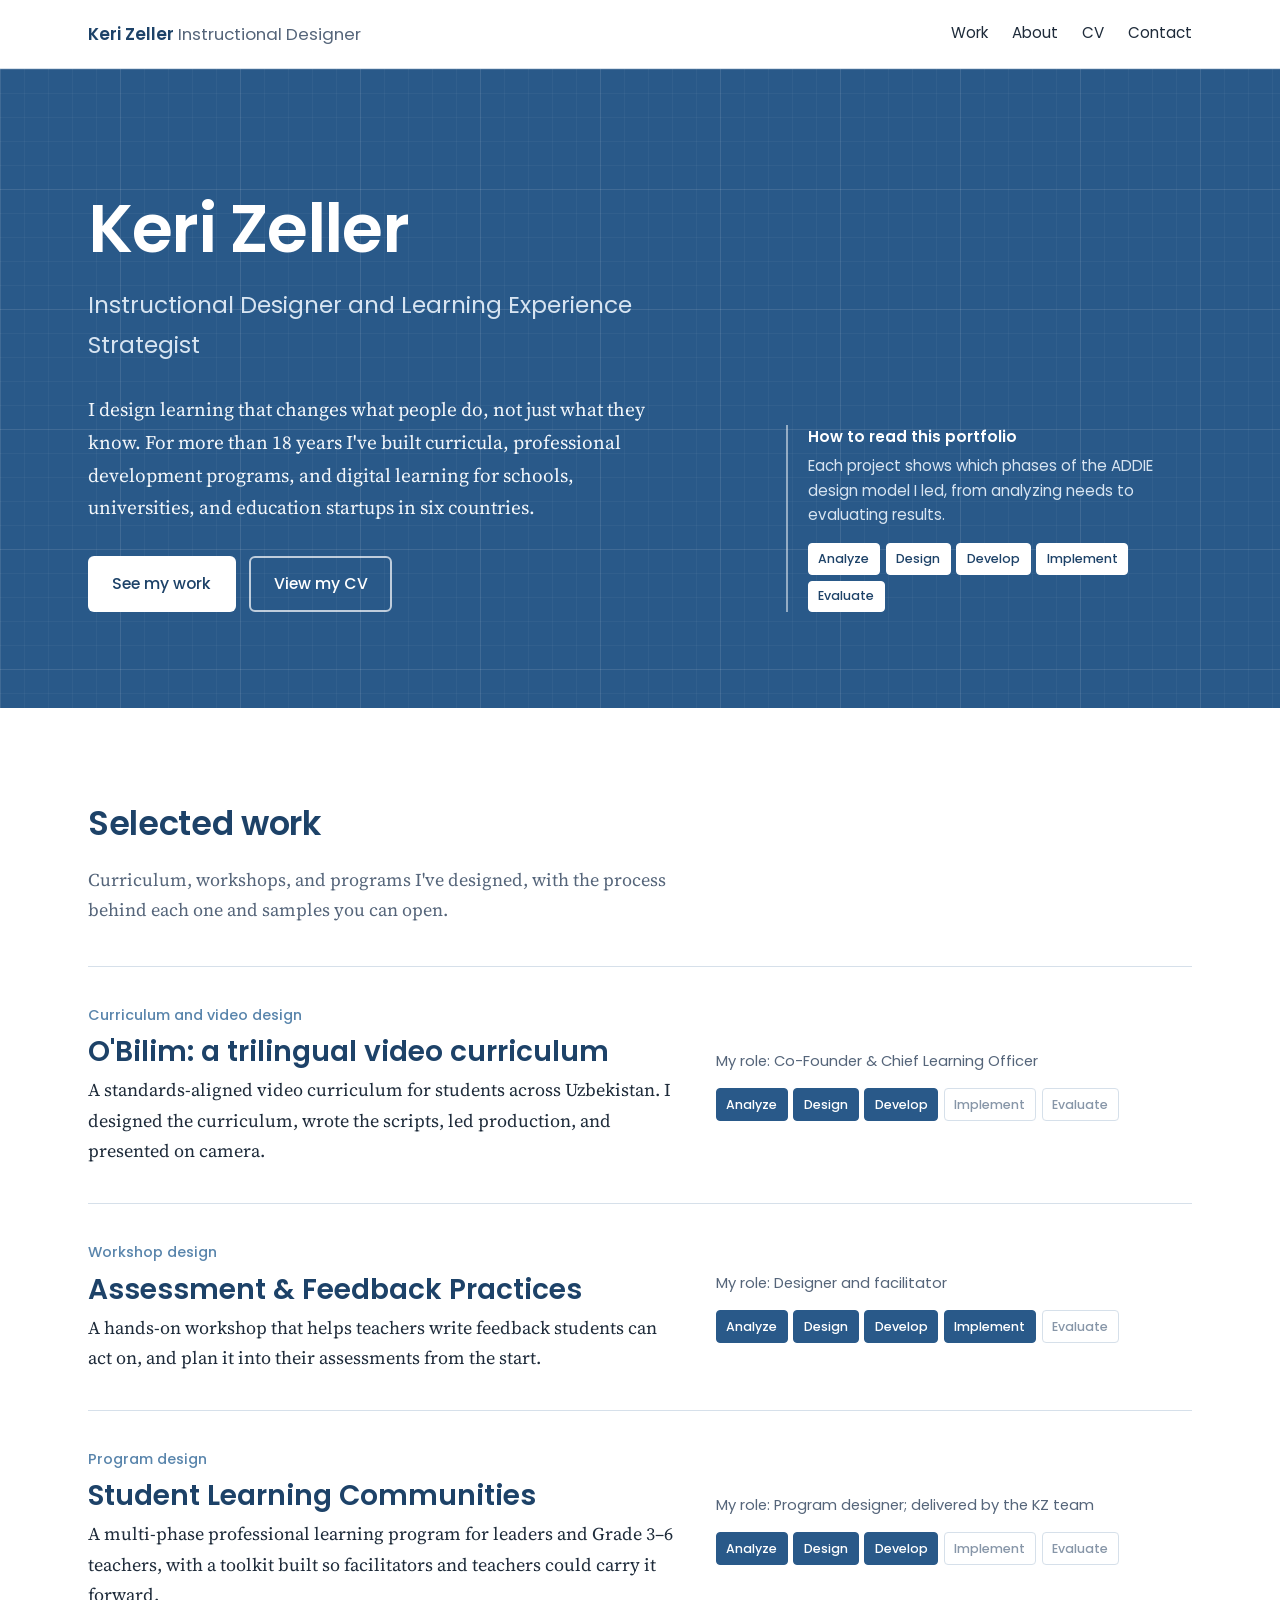
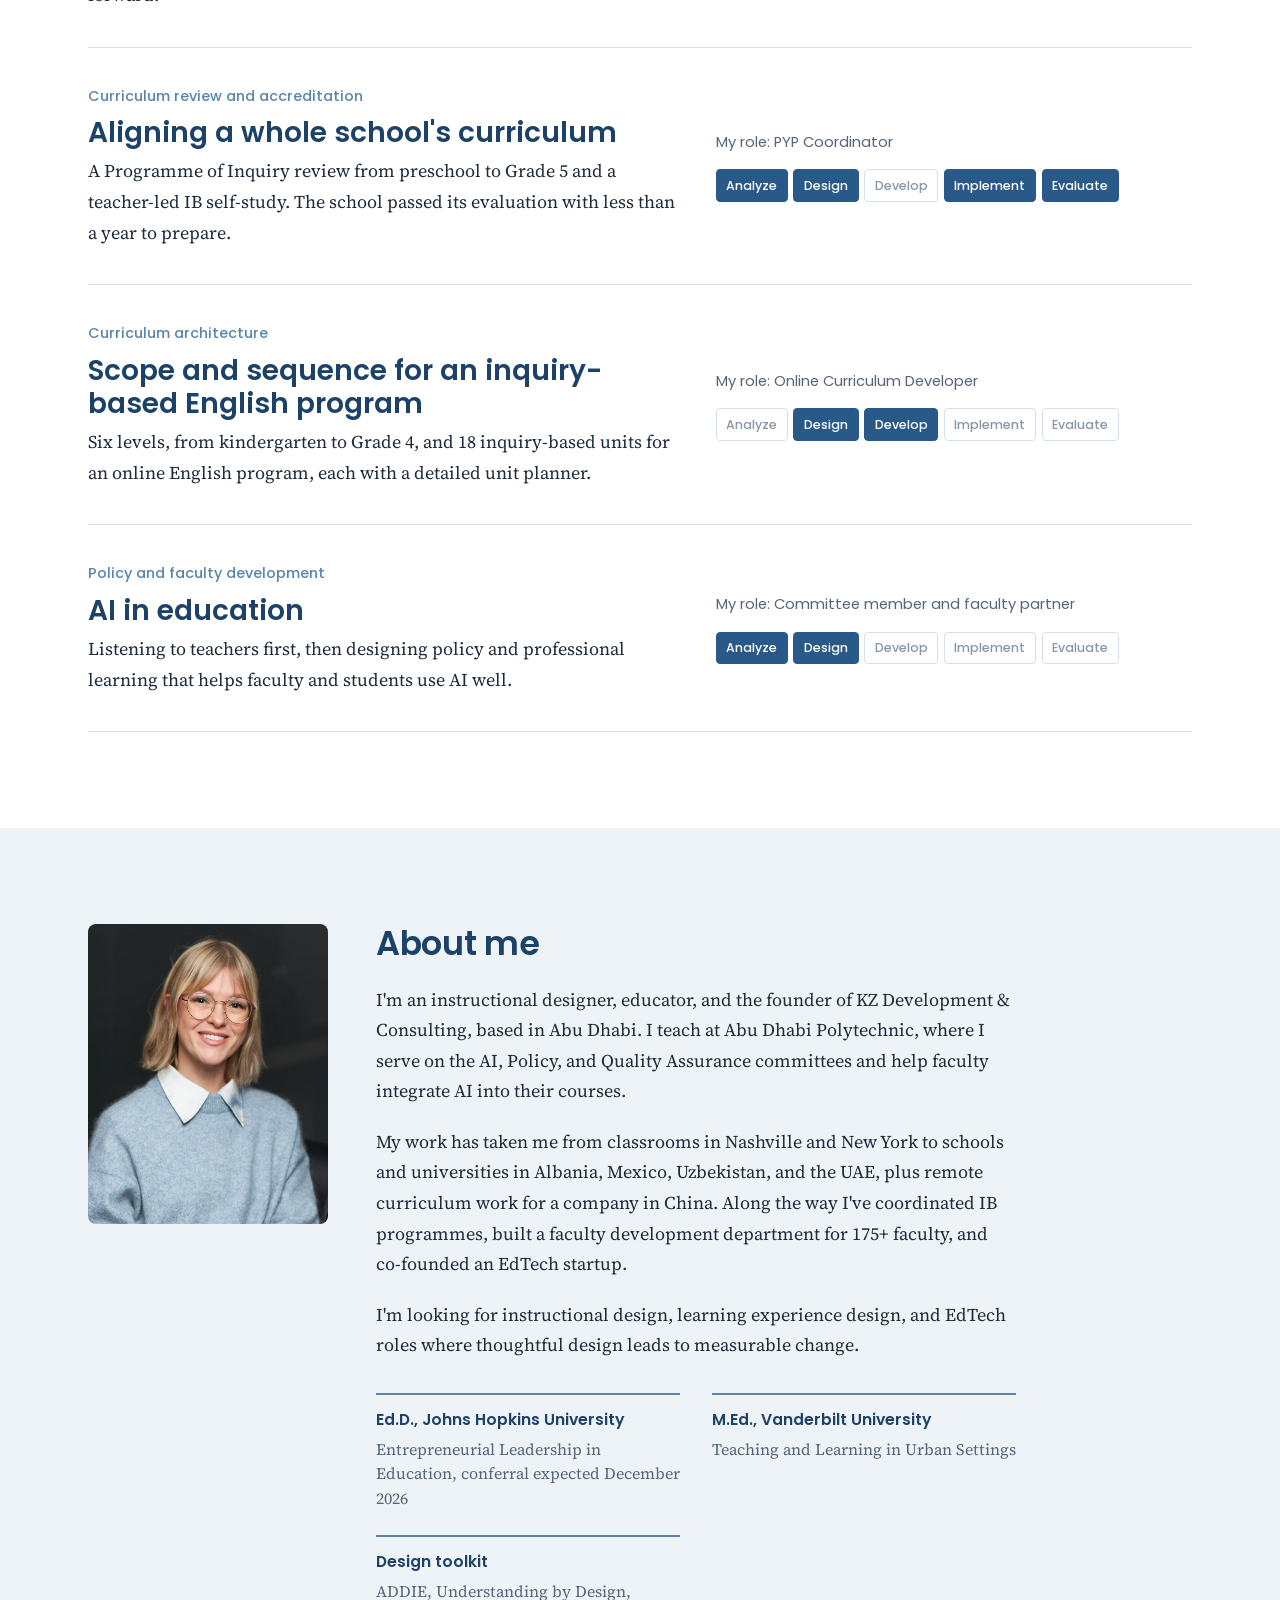
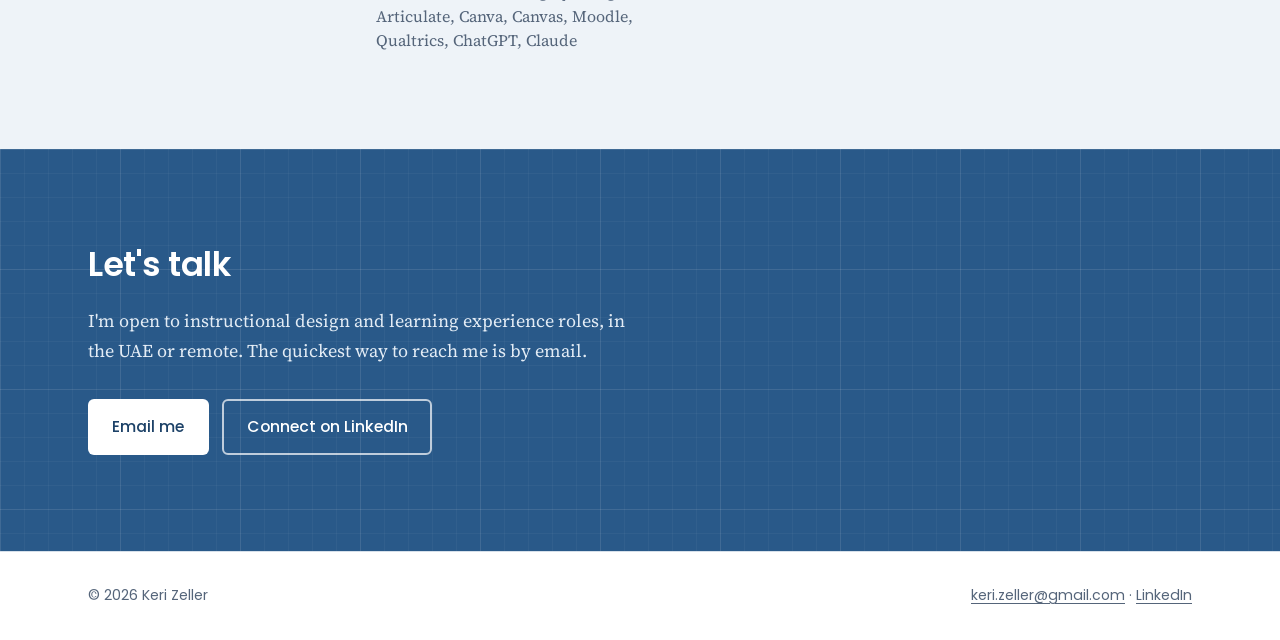
==== index.html @ 0e12e890 "Add files via upload" ====
<!DOCTYPE html>
<html lang="en">
<head>
<meta charset="utf-8">
<meta name="viewport" content="width=device-width, initial-scale=1">
<title>Keri Zeller | Instructional Designer</title>
<meta name="description" content="Portfolio of Keri Zeller, instructional designer and learning experience strategist based in Abu Dhabi.">
<link rel="preconnect" href="https://fonts.googleapis.com">
<link rel="preconnect" href="https://fonts.gstatic.com" crossorigin>
<link href="https://fonts.googleapis.com/css2?family=Poppins:wght@400;500;600&family=Source+Serif+4:opsz,wght@8..60,400;8..60,600&display=swap" rel="stylesheet">
<link rel="stylesheet" href="css/styles.css">
<link rel="icon" href="data:image/svg+xml,<svg xmlns='http://www.w3.org/2000/svg' viewBox='0 0 64 64'><rect width='64' height='64' rx='14' fill='%23295989'/><text x='32' y='42' font-family='Arial' font-size='28' font-weight='700' fill='white' text-anchor='middle'>KZ</text></svg>">
</head>
<body>
<a class="skip" href="#main">Skip to content</a>
<header class="site-header">
  <div class="wrap">
    <a class="brand" href="index.html">Keri Zeller <span>Instructional Designer</span></a>
    <nav class="site-nav" aria-label="Main">
      <a href="index.html#work">Work</a>
      <a href="index.html#about">About</a>
      <a href="cv.html">CV</a>
      <a href="index.html#contact">Contact</a>
    </nav>
  </div>
</header>
<main id="main">

<section class="blueprint hero">
  <div class="wrap hero-grid">
    <div>
      <h1>Keri Zeller</h1>
      <p class="role">Instructional Designer and Learning Experience Strategist</p>
      <p class="lede">I design learning that changes what people do, not just what they know. For more than 18 years I've built curricula, professional development programs, and digital learning for schools, universities, and education startups in six countries.</p>
      <div class="actions">
        <a class="btn btn-light" href="#work">See my work</a>
        <a class="btn btn-ghost" href="cv.html">View my CV</a>
      </div>
    </div>
    <div class="hero-note">
      <strong>How to read this portfolio</strong>
      Each project shows which phases of the ADDIE design model I led, from analyzing needs to evaluating results.
      <div style="margin-top:1rem"><ul class="addie" aria-label="ADDIE phases covered: Analyze, Design, Develop, Implement, Evaluate"><li class="on">Analyze</li><li class="on">Design</li><li class="on">Develop</li><li class="on">Implement</li><li class="on">Evaluate</li></ul></div>
    </div>
  </div>
</section>

<section class="section" id="work">
  <div class="wrap">
    <h2>Selected work</h2>
    <p class="section-intro">Curriculum, workshops, and programs I've designed, with the process behind each one and samples you can open.</p>
    <ul class="work-list">
    <li class="work-item">
      <a class="work-link" href="obilim.html">
        <div>
          <p class="kind">Curriculum and video design</p>
          <h3>O'Bilim: a trilingual video curriculum</h3>
          <p>A standards-aligned video curriculum for students across Uzbekistan. I designed the curriculum, wrote the scripts, led production, and presented on camera.</p>
        </div>
        <div class="work-meta">
          <p class="myrole">My role: Co-Founder & Chief Learning Officer</p>
          <ul class="addie" aria-label="ADDIE phases covered: Analyze, Design, Develop"><li class="on">Analyze</li><li class="on">Design</li><li class="on">Develop</li><li>Implement</li><li>Evaluate</li></ul>
        </div>
      </a>
    </li>
    <li class="work-item">
      <a class="work-link" href="workshop-design.html">
        <div>
          <p class="kind">Workshop design</p>
          <h3>Assessment & Feedback Practices</h3>
          <p>A hands-on workshop that helps teachers write feedback students can act on, and plan it into their assessments from the start.</p>
        </div>
        <div class="work-meta">
          <p class="myrole">My role: Designer and facilitator</p>
          <ul class="addie" aria-label="ADDIE phases covered: Analyze, Design, Develop, Implement"><li class="on">Analyze</li><li class="on">Design</li><li class="on">Develop</li><li class="on">Implement</li><li>Evaluate</li></ul>
        </div>
      </a>
    </li>
    <li class="work-item">
      <a class="work-link" href="learning-communities.html">
        <div>
          <p class="kind">Program design</p>
          <h3>Student Learning Communities</h3>
          <p>A multi-phase professional learning program for leaders and Grade 3–6 teachers, with a toolkit built so facilitators and teachers could carry it forward.</p>
        </div>
        <div class="work-meta">
          <p class="myrole">My role: Program designer; delivered by the KZ team</p>
          <ul class="addie" aria-label="ADDIE phases covered: Analyze, Design, Develop"><li class="on">Analyze</li><li class="on">Design</li><li class="on">Develop</li><li>Implement</li><li>Evaluate</li></ul>
        </div>
      </a>
    </li>
    <li class="work-item">
      <a class="work-link" href="ib-pyp.html">
        <div>
          <p class="kind">Curriculum review and accreditation</p>
          <h3>Aligning a whole school's curriculum</h3>
          <p>A Programme of Inquiry review from preschool to Grade 5 and a teacher-led IB self-study. The school passed its evaluation with less than a year to prepare.</p>
        </div>
        <div class="work-meta">
          <p class="myrole">My role: PYP Coordinator</p>
          <ul class="addie" aria-label="ADDIE phases covered: Analyze, Design, Implement, Evaluate"><li class="on">Analyze</li><li class="on">Design</li><li>Develop</li><li class="on">Implement</li><li class="on">Evaluate</li></ul>
        </div>
      </a>
    </li>
    <li class="work-item">
      <a class="work-link" href="curriculum.html">
        <div>
          <p class="kind">Curriculum architecture</p>
          <h3>Scope and sequence for an inquiry-based English program</h3>
          <p>Six levels, from kindergarten to Grade 4, and 18 inquiry-based units for an online English program, each with a detailed unit planner.</p>
        </div>
        <div class="work-meta">
          <p class="myrole">My role: Online Curriculum Developer</p>
          <ul class="addie" aria-label="ADDIE phases covered: Design, Develop"><li>Analyze</li><li class="on">Design</li><li class="on">Develop</li><li>Implement</li><li>Evaluate</li></ul>
        </div>
      </a>
    </li>
    <li class="work-item">
      <a class="work-link" href="ai-in-education.html">
        <div>
          <p class="kind">Policy and faculty development</p>
          <h3>AI in education</h3>
          <p>Listening to teachers first, then designing policy and professional learning that helps faculty and students use AI well.</p>
        </div>
        <div class="work-meta">
          <p class="myrole">My role: Committee member and faculty partner</p>
          <ul class="addie" aria-label="ADDIE phases covered: Analyze, Design"><li class="on">Analyze</li><li class="on">Design</li><li>Develop</li><li>Implement</li><li>Evaluate</li></ul>
        </div>
      </a>
    </li>
    </ul>
  </div>
</section>

<section class="section section-mist" id="about">
  <div class="wrap about-grid">
    <div>
      <img class="portrait" src="images/keri.jpg" alt="Portrait of Keri Zeller" onerror="this.outerHTML='&lt;div class=&quot;portrait-fallback&quot; aria-hidden=&quot;true&quot;&gt;KZ&lt;/div&gt;'">
    </div>
    <div class="about-text">
      <h2>About me</h2>
      <p>I'm an instructional designer, educator, and the founder of KZ Development &amp; Consulting, based in Abu Dhabi. I teach at Abu Dhabi Polytechnic, where I serve on the AI, Policy, and Quality Assurance committees and help faculty integrate AI into their courses.</p>
      <p>My work has taken me from classrooms in Nashville and New York to schools and universities in Albania, Mexico, Uzbekistan, and the UAE, plus remote curriculum work for a company in China. Along the way I've coordinated IB programmes, built a faculty development department for 175+ faculty, and co-founded an EdTech startup.</p>
      <p>I'm looking for instructional design, learning experience design, and EdTech roles where thoughtful design leads to measurable change.</p>
      <dl class="facts">
        <div><dt>Ed.D., Johns Hopkins University</dt><dd>Entrepreneurial Leadership in Education, conferral expected December 2026</dd></div>
        <div><dt>M.Ed., Vanderbilt University</dt><dd>Teaching and Learning in Urban Settings</dd></div>
        <div><dt>Design toolkit</dt><dd>ADDIE, Understanding by Design, Articulate, Canva, Canvas, Moodle, Qualtrics, ChatGPT, Claude</dd></div>
      </dl>
    </div>
  </div>
</section>

<section class="blueprint section contact" id="contact">
  <div class="wrap">
    <h2>Let's talk</h2>
    <p>I'm open to instructional design and learning experience roles, in the UAE or remote. The quickest way to reach me is by email.</p>
    <div class="actions">
      <a class="btn btn-light" href="mailto:keri.zeller@gmail.com">Email me</a>
      <a class="btn btn-ghost" href="https://www.linkedin.com/in/keri-zeller" target="_blank" rel="noopener">Connect on LinkedIn</a>
    </div>
  </div>
</section>
</main>
<footer class="site-footer">
  <div class="wrap">
    <span>© 2026 Keri Zeller</span>
    <span><a href="mailto:keri.zeller@gmail.com">keri.zeller@gmail.com</a> · <a href="https://www.linkedin.com/in/keri-zeller">LinkedIn</a></span>
  </div>
</footer>
</body>
</html>
---- css/styles.css ----
/* Keri Zeller portfolio — shared styles
   Brand: KZ deep blue #295989, sky #5985AC, white. Poppins for headings/UI, Source Serif 4 for reading text. */

:root {
  --ink: #295989;
  --ink-deep: #1d4268;
  --sky: #5985ac;
  --mist: #eef3f8;
  --line: #d6e0ea;
  --text: #1e2b3a;
  --muted: #55657a;
  --paper: #ffffff;
  --amber: #e8b04b;
  --sans: "Poppins", "Segoe UI", Arial, sans-serif;
  --serif: "Source Serif 4", Georgia, "Times New Roman", serif;
  --wrap: 72rem;
  --read: 40rem;
  color-scheme: light;
}

* { box-sizing: border-box; }
html { scroll-behavior: smooth; }
@media (prefers-reduced-motion: reduce) { html { scroll-behavior: auto; } }

body {
  margin: 0;
  background: var(--paper);
  color: var(--text);
  font-family: var(--serif);
  font-size: 1.125rem;
  line-height: 1.7;
}

img { max-width: 100%; height: auto; display: block; }

a { color: var(--ink); text-decoration-thickness: 1px; text-underline-offset: 3px; }
a:hover { color: var(--ink-deep); text-decoration-thickness: 2px; }
:focus-visible { outline: 3px solid var(--amber); outline-offset: 3px; border-radius: 2px; }

h1, h2, h3, h4 { font-family: var(--sans); color: var(--ink-deep); line-height: 1.2; margin: 0 0 .6em; }
h1 { font-size: clamp(2.4rem, 6vw, 4.2rem); font-weight: 600; letter-spacing: -0.02em; }
h2 { font-size: clamp(1.6rem, 3vw, 2.1rem); font-weight: 600; letter-spacing: -0.01em; }
h3 { font-size: 1.25rem; font-weight: 600; }
p { margin: 0 0 1.1em; }

.wrap { max-width: var(--wrap); margin: 0 auto; padding: 0 1.5rem; }

.skip { position: absolute; left: -999px; top: 0; background: var(--amber); color: var(--text); padding: .5rem 1rem; z-index: 10; font-family: var(--sans); }
.skip:focus { left: 1rem; top: 1rem; }

/* ---------- Header ---------- */
.site-header { border-bottom: 1px solid var(--line); background: var(--paper); }
.site-header .wrap { display: flex; align-items: center; justify-content: space-between; gap: 1rem; min-height: 4.25rem; flex-wrap: wrap; }
.brand { font-family: var(--sans); font-weight: 600; font-size: 1.05rem; color: var(--ink-deep); text-decoration: none; }
.brand span { font-weight: 400; color: var(--muted); }
.site-nav { display: flex; gap: 1.5rem; flex-wrap: wrap; }
.site-nav a { font-family: var(--sans); font-size: .95rem; color: var(--text); text-decoration: none; padding: .25rem 0; border-bottom: 2px solid transparent; }
.site-nav a:hover, .site-nav a[aria-current="page"] { border-bottom-color: var(--sky); color: var(--ink-deep); }

/* ---------- Blueprint hero (home) ---------- */
.blueprint {
  background-color: var(--ink);
  background-image:
    linear-gradient(rgba(255,255,255,.07) 1px, transparent 1px),
    linear-gradient(90deg, rgba(255,255,255,.07) 1px, transparent 1px),
    linear-gradient(rgba(255,255,255,.035) 1px, transparent 1px),
    linear-gradient(90deg, rgba(255,255,255,.035) 1px, transparent 1px);
  background-size: 120px 120px, 120px 120px, 24px 24px, 24px 24px;
  color: #fff;
}
.hero { padding: clamp(4rem, 10vw, 7.5rem) 0 clamp(3.5rem, 8vw, 6rem); }
.hero-grid { display: grid; grid-template-columns: minmax(0, 1.6fr) minmax(0, 1fr); gap: 3rem; align-items: end; }
.hero h1 { color: #fff; margin-bottom: .25em; }
.hero .role { font-family: var(--sans); font-size: clamp(1.1rem, 2.2vw, 1.45rem); font-weight: 400; color: #d7e4f1; margin: 0 0 1.75rem; }
.hero .lede { font-size: 1.2rem; max-width: 36rem; color: #f2f6fa; }
.hero-note { border-left: 2px solid rgba(255,255,255,.5); padding-left: 1.25rem; font-family: var(--sans); font-size: .95rem; line-height: 1.6; color: #d7e4f1; }
.hero-note strong { display: block; color: #fff; font-weight: 600; margin-bottom: .35rem; }

.actions { display: flex; flex-wrap: wrap; gap: .85rem; margin-top: 2rem; }
.btn { display: inline-block; font-family: var(--sans); font-size: .98rem; font-weight: 500; padding: .8rem 1.4rem; border-radius: 6px; text-decoration: none; border: 2px solid transparent; }
.btn-light { background: #fff; color: var(--ink-deep); }
.btn-light:hover { background: var(--mist); color: var(--ink-deep); }
.btn-ghost { border-color: rgba(255,255,255,.7); color: #fff; }
.btn-ghost:hover { background: rgba(255,255,255,.1); color: #fff; }
.btn-solid { background: var(--ink); color: #fff; }
.btn-solid:hover { background: var(--ink-deep); color: #fff; }
.btn-outline { border-color: var(--ink); color: var(--ink); }
.btn-outline:hover { background: var(--mist); }

/* ---------- Sections ---------- */
.section { padding: clamp(3.5rem, 8vw, 6rem) 0; }
.section-mist { background: var(--mist); }
.section-intro { max-width: var(--read); margin-bottom: 2.5rem; color: var(--muted); }

/* ---------- Work list (home) ---------- */
.work-list { list-style: none; margin: 0; padding: 0; border-top: 1px solid var(--line); }
.work-item { border-bottom: 1px solid var(--line); }
.work-link { display: grid; grid-template-columns: minmax(0, 1.25fr) minmax(0, 1fr); gap: 2rem; padding: 2.25rem 0; text-decoration: none; color: inherit; }
.work-link:hover h3 { color: var(--ink); text-decoration: underline; text-decoration-thickness: 2px; text-underline-offset: 5px; }
.work-link h3 { font-size: clamp(1.35rem, 2.6vw, 1.75rem); margin-bottom: .4rem; }
.work-link .kind { font-family: var(--sans); font-size: .9rem; color: var(--sky); margin: 0 0 .5rem; font-weight: 500; }
.work-link p { margin: 0; color: var(--text); }
.work-meta { display: flex; flex-direction: column; gap: .9rem; justify-content: center; }
.work-meta .myrole { font-family: var(--sans); font-size: .92rem; color: var(--muted); margin: 0; }

/* ---------- ADDIE strip ---------- */
.addie { display: flex; gap: .35rem; margin: 0; padding: 0; list-style: none; flex-wrap: wrap; }
.addie li { font-family: var(--sans); font-size: .78rem; font-weight: 500; padding: .3rem .6rem; border-radius: 4px; border: 1px solid var(--line); color: #8796a8; background: var(--paper); }
.addie li.on { background: var(--ink); border-color: var(--ink); color: #fff; }
.addie-label { font-family: var(--sans); font-size: .82rem; color: var(--muted); margin: 0 0 .4rem; }
.blueprint .addie li { background: transparent; border-color: rgba(255,255,255,.35); color: rgba(255,255,255,.55); }
.blueprint .addie li.on { background: #fff; border-color: #fff; color: var(--ink-deep); }

/* ---------- About (home) ---------- */
.about-grid { display: grid; grid-template-columns: minmax(0, 15rem) minmax(0, 1fr); gap: 3rem; align-items: start; }
.portrait { width: 100%; aspect-ratio: 4 / 5; object-fit: cover; border-radius: 8px; background: var(--ink); }
.portrait-fallback { width: 100%; aspect-ratio: 4 / 5; border-radius: 8px; background: var(--ink); color: #fff; display: grid; place-items: center; font-family: var(--sans); font-size: 3.5rem; font-weight: 600; }
.about-text { max-width: var(--read); }
.facts { display: grid; grid-template-columns: repeat(auto-fit, minmax(13rem, 1fr)); gap: 1.5rem 2rem; margin: 2rem 0 0; }
.facts div { border-top: 2px solid var(--sky); padding-top: .75rem; }
.facts dt { font-family: var(--sans); font-weight: 600; color: var(--ink-deep); font-size: .98rem; }
.facts dd { margin: .2rem 0 0; font-size: 1rem; color: var(--muted); line-height: 1.55; }

/* ---------- Case study pages ---------- */
.case-head { padding: clamp(3rem, 7vw, 5rem) 0 2.5rem; border-bottom: 1px solid var(--line); }
.case-head .back { font-family: var(--sans); font-size: .92rem; display: inline-block; margin-bottom: 1.5rem; }
.case-head h1 { font-size: clamp(2rem, 4.6vw, 3.2rem); max-width: 22ch; }
.case-head .summary { font-size: 1.25rem; max-width: var(--read); color: var(--muted); margin: 0; }

.case-body { display: grid; grid-template-columns: minmax(0, 17rem) minmax(0, 1fr); gap: clamp(2rem, 5vw, 4.5rem); padding: 3rem 0 4rem; }
.snapshot { align-self: start; position: sticky; top: 1.5rem; font-family: var(--sans); font-size: .93rem; line-height: 1.55; }
.snapshot dl { margin: 0 0 1.75rem; }
.snapshot dt { font-weight: 600; color: var(--ink-deep); margin-top: 1rem; }
.snapshot dt:first-child { margin-top: 0; }
.snapshot dd { margin: .15rem 0 0; color: var(--muted); }

.prose { max-width: var(--read); }
.prose h2 { margin-top: 2.75rem; }
.prose h2:first-child { margin-top: 0; }
.prose ul { padding-left: 1.2rem; margin: 0 0 1.2em; }
.prose li { margin-bottom: .45em; }

.steps { list-style: none; counter-reset: step; padding: 0; margin: 0 0 1.5rem; }
.steps li { counter-increment: step; position: relative; padding: 0 0 1.4rem 3.25rem; margin: 0; }
.steps li::before {
  content: counter(step);
  position: absolute; left: 0; top: .1rem;
  width: 2.1rem; height: 2.1rem; border-radius: 50%;
  border: 2px solid var(--sky); color: var(--ink-deep);
  font-family: var(--sans); font-weight: 600; font-size: .95rem;
  display: grid; place-items: center;
}
.steps li:not(:last-child)::after { content: ""; position: absolute; left: 1.03rem; top: 2.45rem; bottom: .2rem; width: 2px; background: var(--line); }
.steps strong { font-family: var(--sans); font-weight: 600; color: var(--ink-deep); display: block; margin-bottom: .2rem; font-size: 1.02rem; }

.callout { background: var(--mist); border-left: 4px solid var(--ink); padding: 1.25rem 1.5rem; border-radius: 0 6px 6px 0; margin: 1.5rem 0 2rem; }
.callout p:last-child { margin-bottom: 0; }

/* Samples */
.samples { display: grid; gap: 1rem; margin: 1.25rem 0 2rem; }
.sample { display: grid; grid-template-columns: auto minmax(0, 1fr); gap: 1rem; align-items: center; padding: 1rem 1.25rem; border: 1px solid var(--line); border-radius: 6px; text-decoration: none; color: inherit; }
a.sample:hover { border-color: var(--sky); background: var(--mist); }
.sample .type { font-family: var(--sans); font-size: .78rem; font-weight: 600; color: var(--ink); background: var(--mist); border-radius: 4px; padding: .3rem .55rem; min-width: 5.2rem; text-align: center; }
a.sample:hover .type { background: #fff; }
.sample .title { font-family: var(--sans); font-size: .98rem; font-weight: 500; color: var(--text); }
.sample .note { display: block; font-family: var(--serif); font-size: .95rem; color: var(--muted); font-weight: 400; }

.video { position: relative; aspect-ratio: 16 / 9; border-radius: 8px; overflow: hidden; background: var(--ink-deep); margin: 1.25rem 0 .5rem; }
.video iframe { position: absolute; inset: 0; width: 100%; height: 100%; border: 0; }
.caption { font-family: var(--sans); font-size: .88rem; color: var(--muted); margin-bottom: 1.75rem; }

/* Draft placeholders: remove once real links are added */
.todo { border: 2px dashed var(--amber) !important; background: #fff9ec !important; }
.video.todo { display: grid; place-items: center; color: var(--text); font-family: var(--sans); font-size: .95rem; padding: 1rem; text-align: center; }

.next { border-top: 1px solid var(--line); padding: 2.5rem 0 3.5rem; }
.next a { font-family: var(--sans); font-size: clamp(1.2rem, 2.4vw, 1.5rem); font-weight: 600; text-decoration: none; }
.next a:hover { text-decoration: underline; }
.next p { font-family: var(--sans); font-size: .9rem; color: var(--muted); margin: 0 0 .35rem; }

/* ---------- Contact / footer ---------- */
.contact { text-align: left; }
.contact h2 { color: #fff; }
.contact p { color: #e3ecf5; max-width: 34rem; }
.site-footer { padding: 2rem 0; font-family: var(--sans); font-size: .88rem; color: var(--muted); border-top: 1px solid var(--line); }
.site-footer .wrap { display: flex; justify-content: space-between; gap: 1rem; flex-wrap: wrap; }
.site-footer a { color: var(--muted); }

/* ---------- Responsive ---------- */
@media (max-width: 860px) {
  .hero-grid, .work-link, .about-grid, .case-body { grid-template-columns: minmax(0, 1fr); }
  .hero-grid { gap: 2rem; }
  .work-link { gap: 1rem; }
  .about-grid .portrait, .about-grid .portrait-fallback { max-width: 13rem; }
  .snapshot { position: static; border: 1px solid var(--line); border-radius: 8px; padding: 1.25rem; }
}
@media (max-width: 520px) {
  body { font-size: 1.05rem; }
  .site-nav { gap: 1rem; }
}
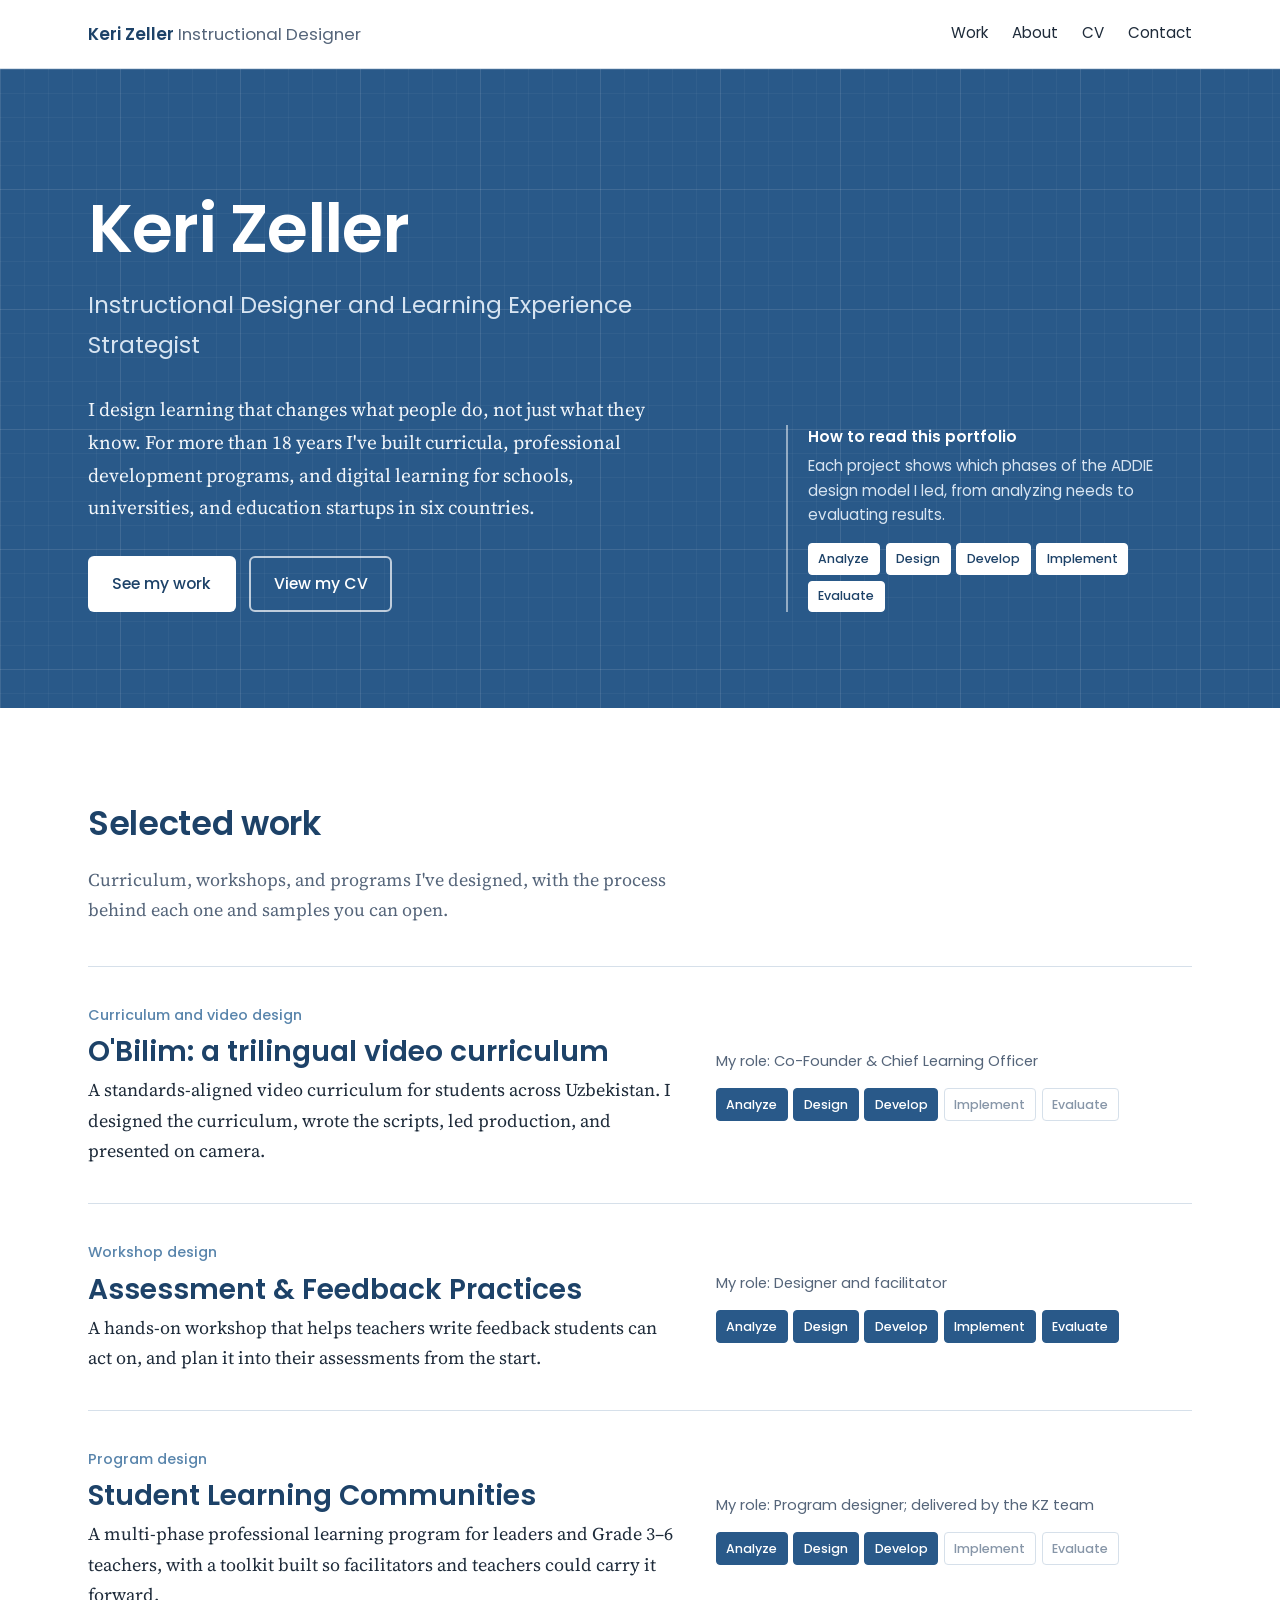
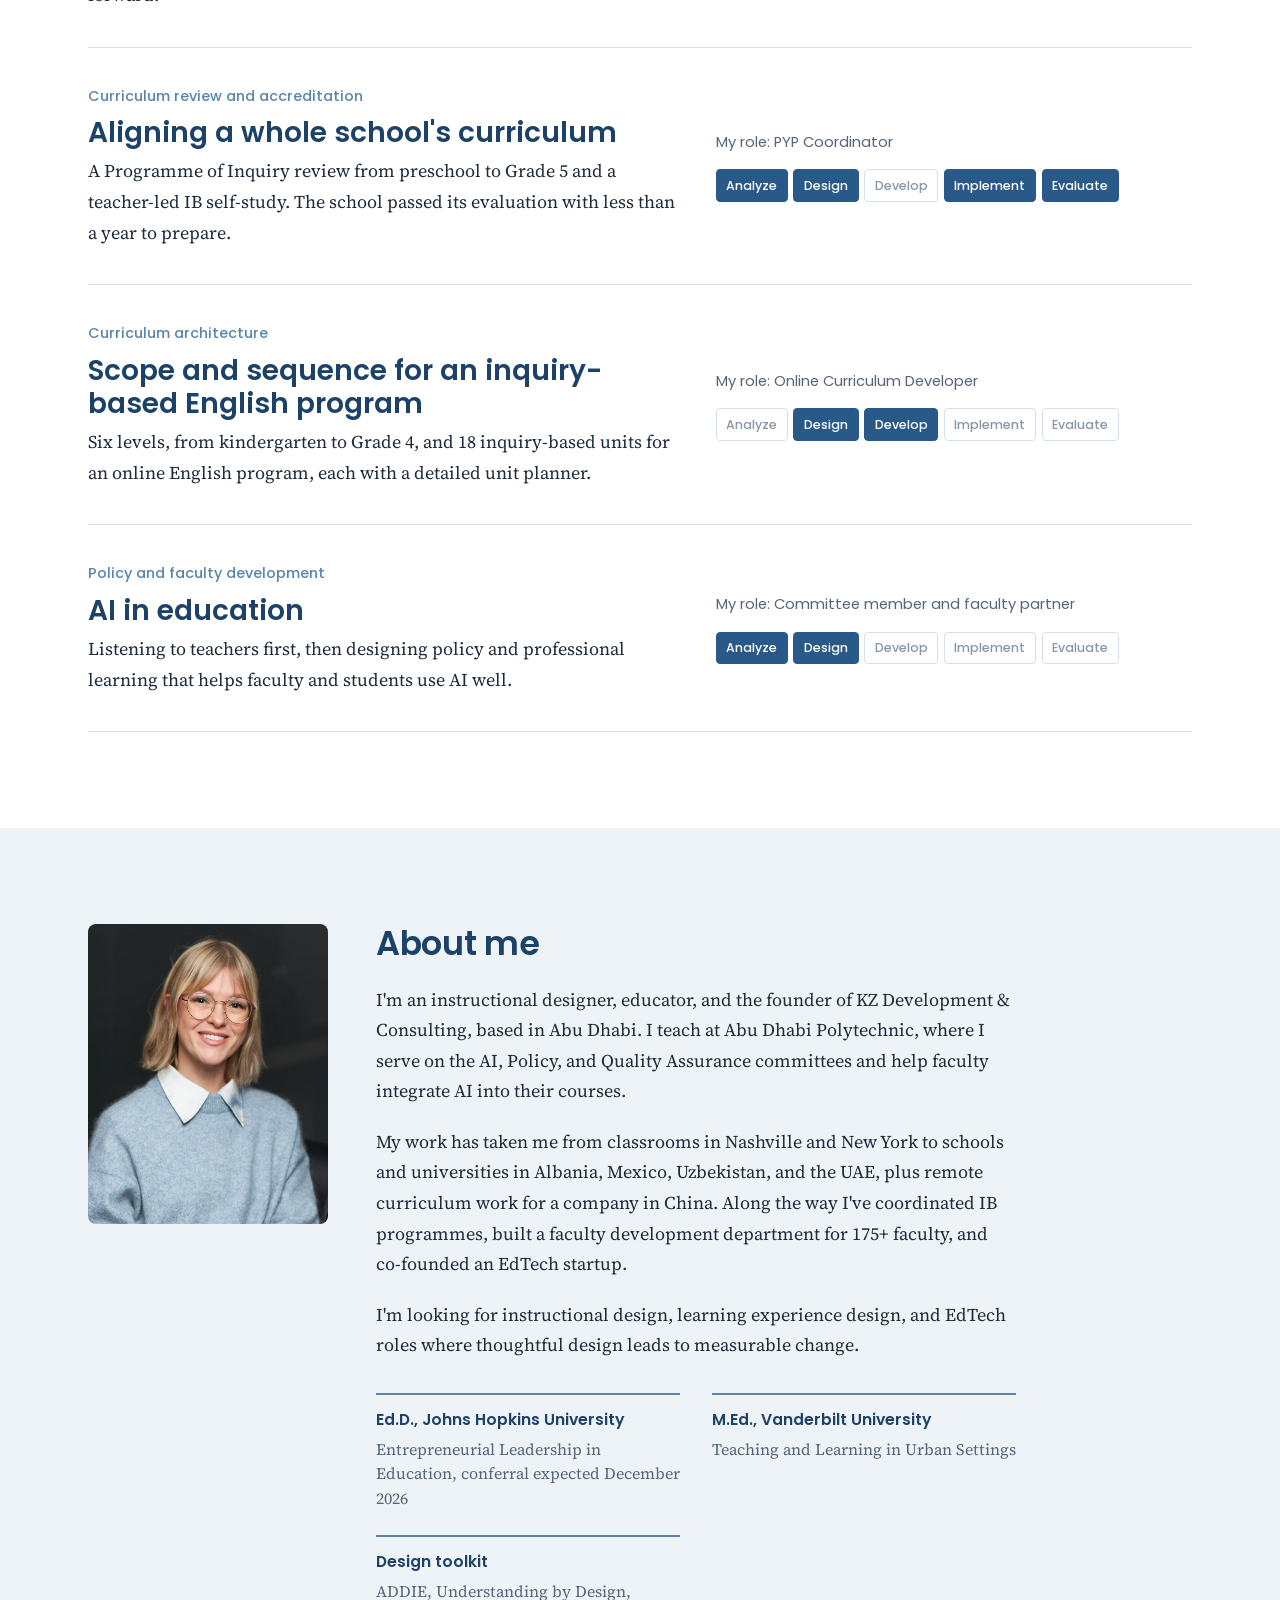
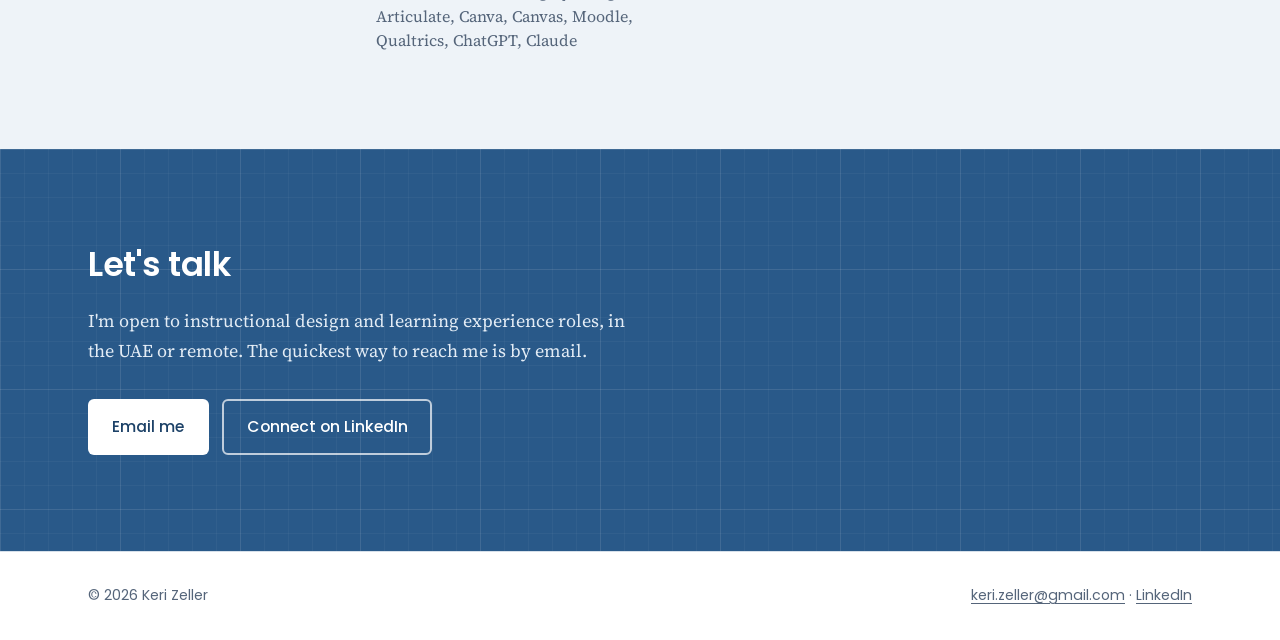
==== commit 87d451af: "Add files via upload" ====
--- a/index.html
+++ b/index.html
@@ -72,7 +72,7 @@
         </div>
         <div class="work-meta">
           <p class="myrole">My role: Designer and facilitator</p>
-          <ul class="addie" aria-label="ADDIE phases covered: Analyze, Design, Develop, Implement"><li class="on">Analyze</li><li class="on">Design</li><li class="on">Develop</li><li class="on">Implement</li><li>Evaluate</li></ul>
+          <ul class="addie" aria-label="ADDIE phases covered: Analyze, Design, Develop, Implement, Evaluate"><li class="on">Analyze</li><li class="on">Design</li><li class="on">Develop</li><li class="on">Implement</li><li class="on">Evaluate</li></ul>
         </div>
       </a>
     </li>
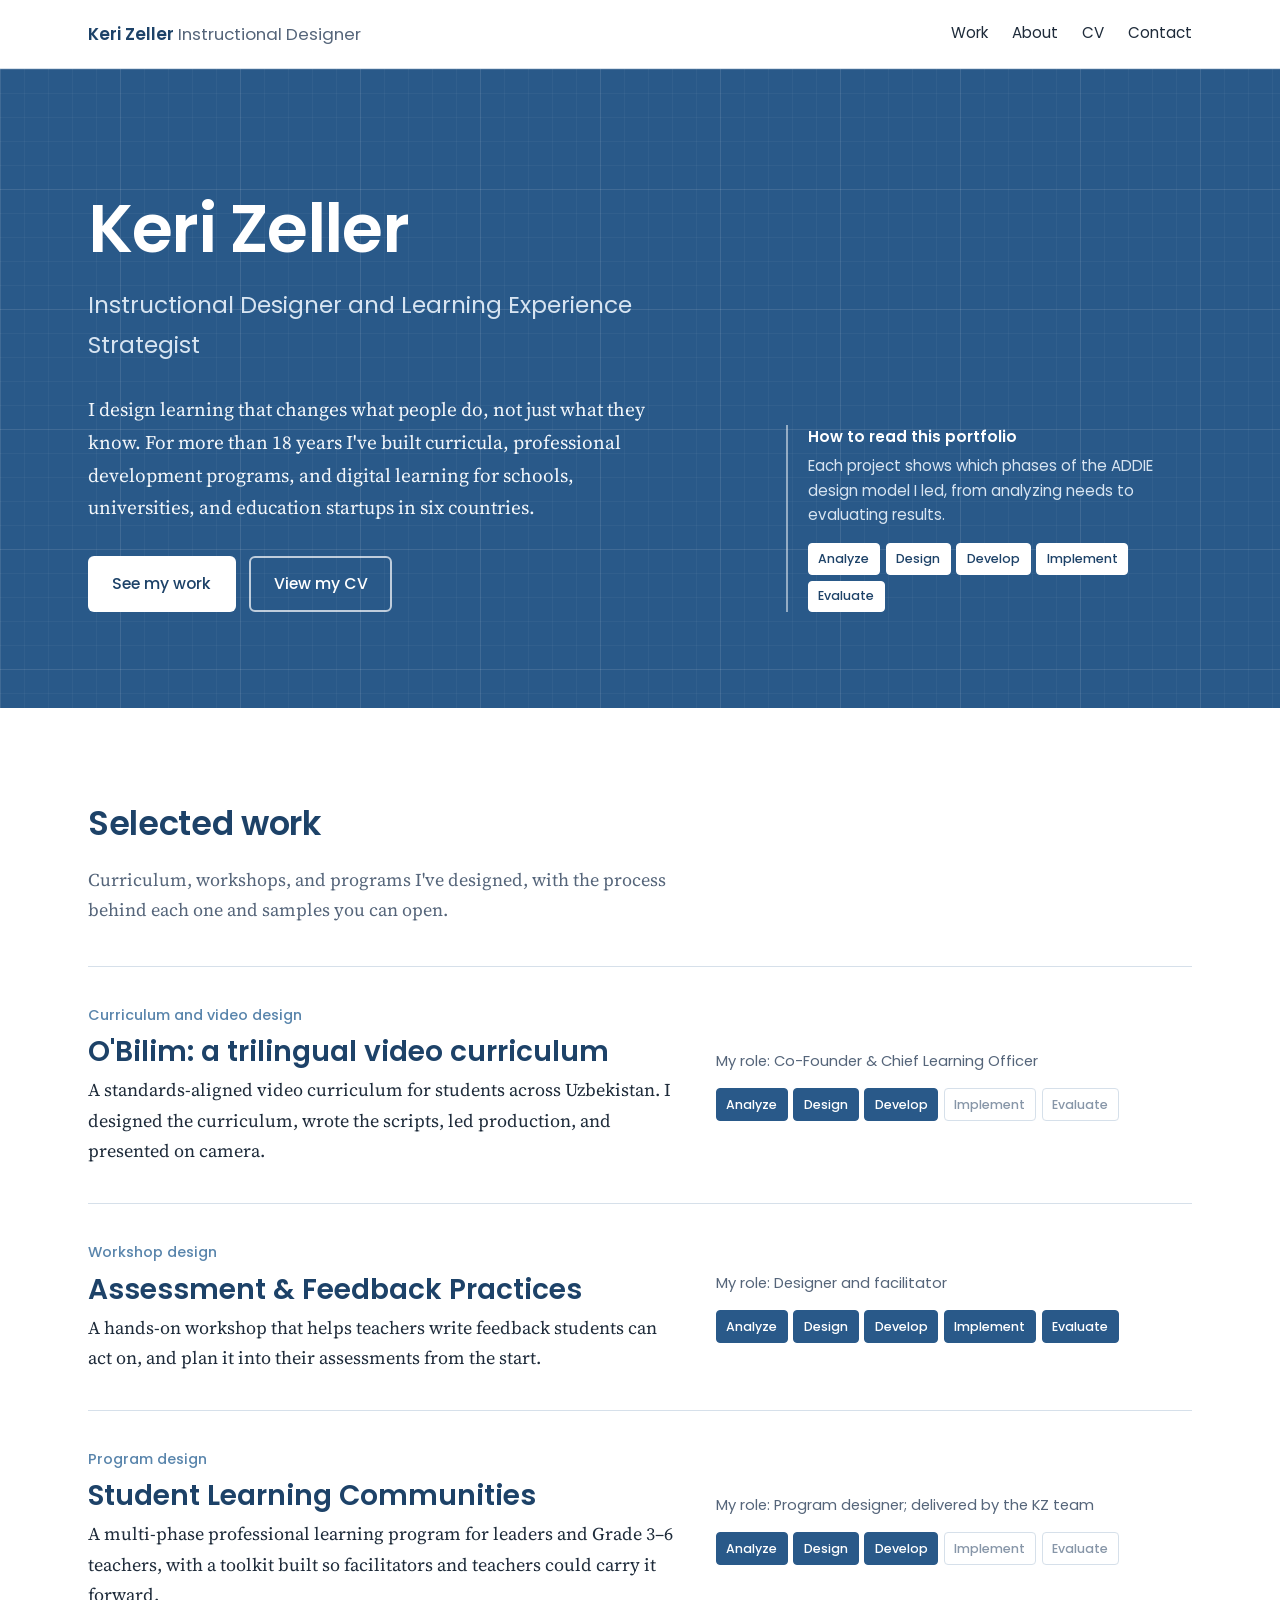
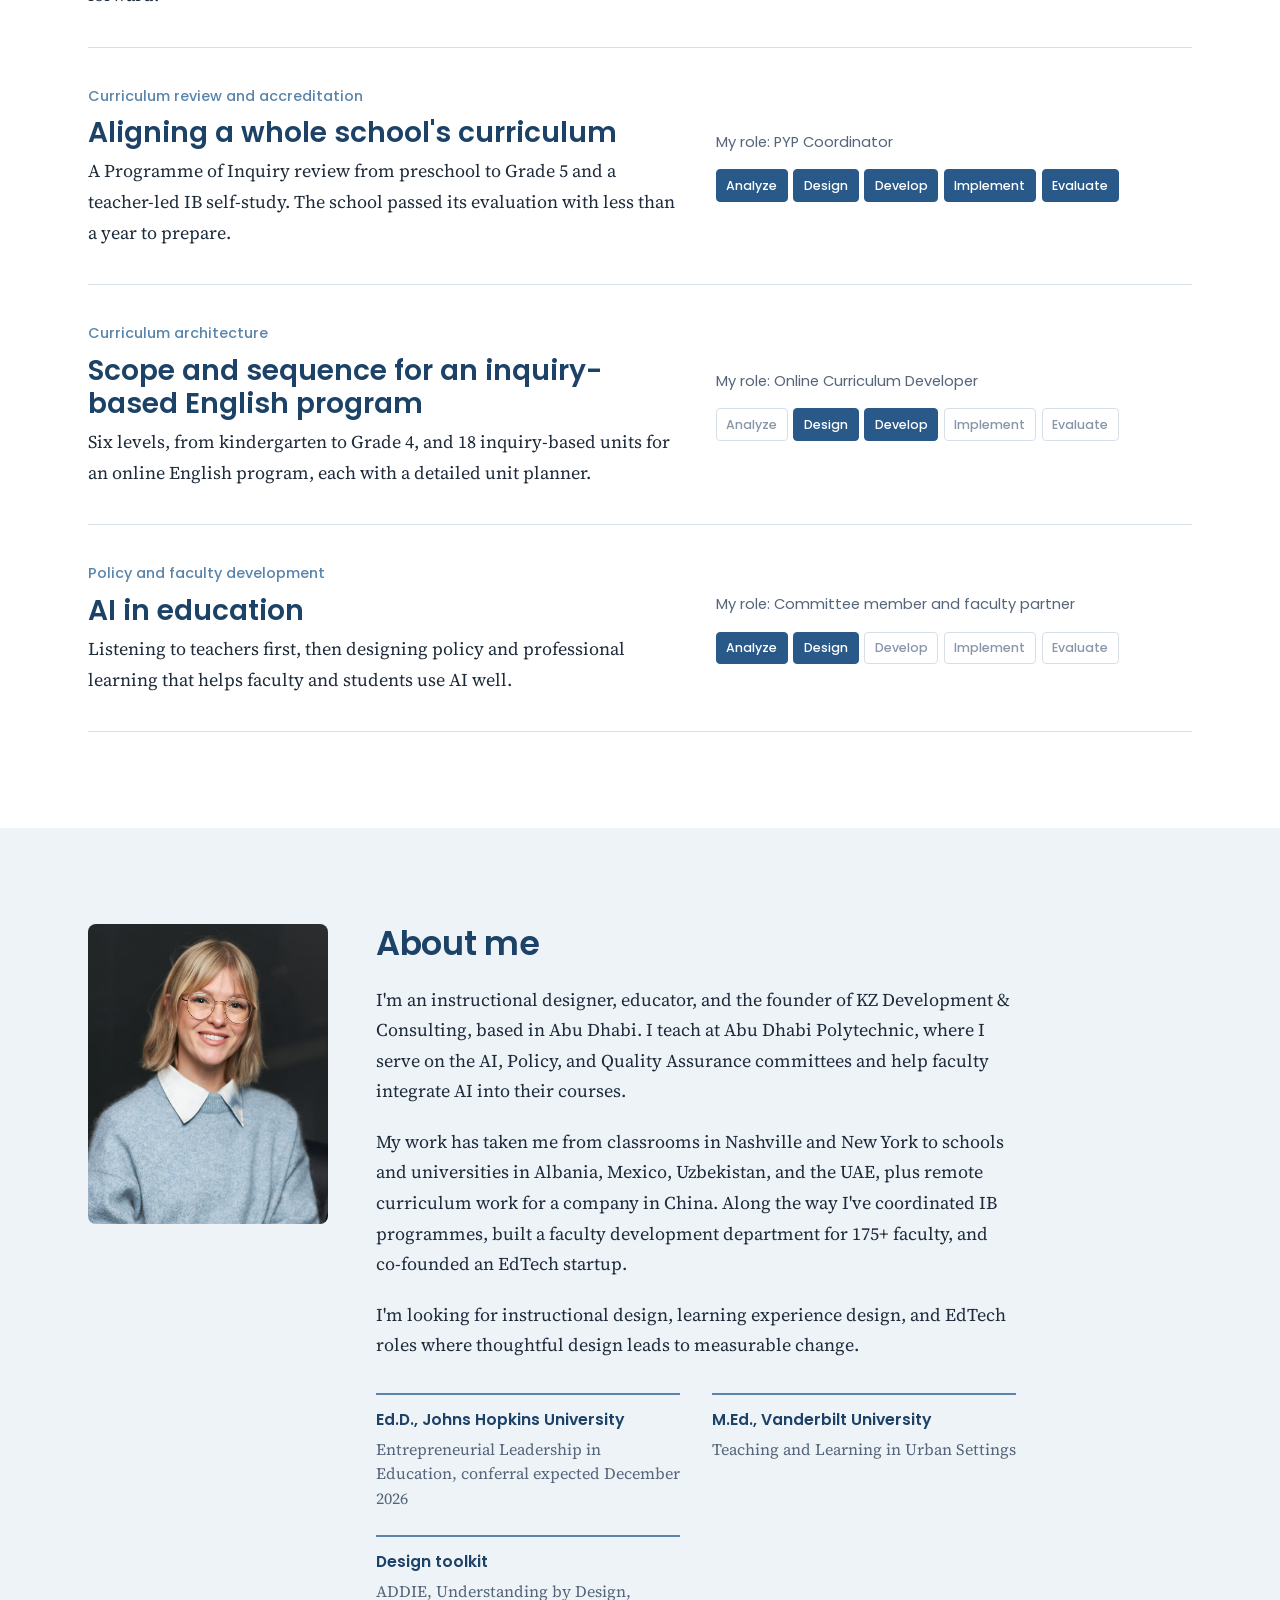
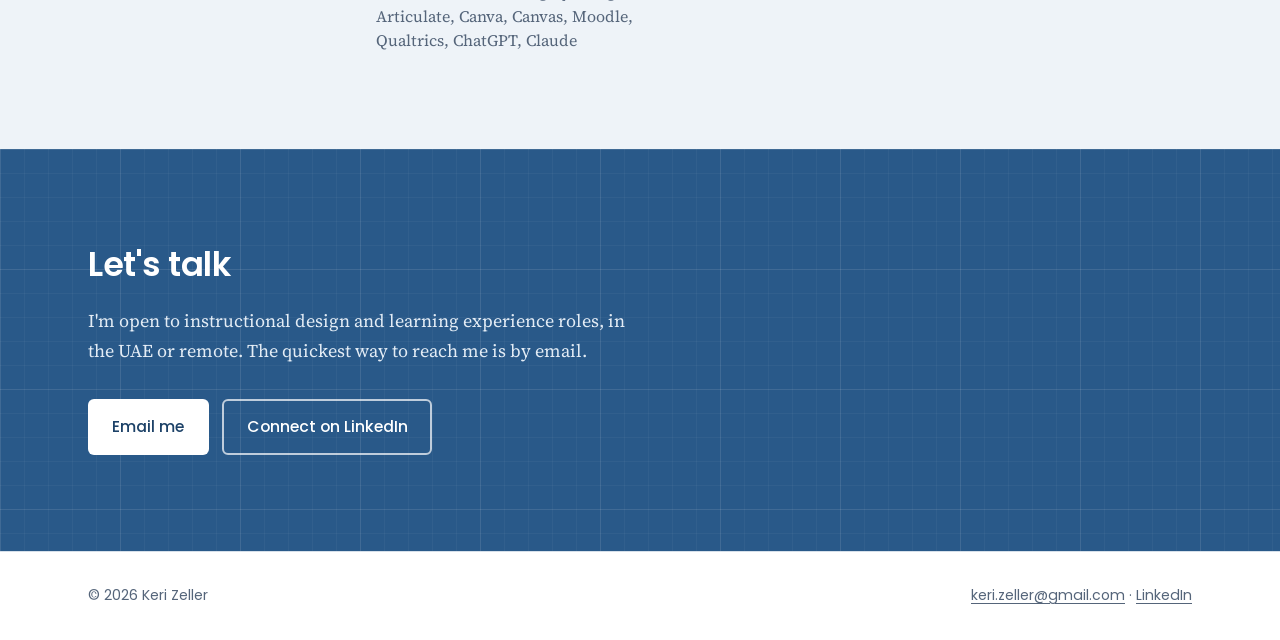
==== commit 3f668e70: "Add files via upload" ====
--- a/index.html
+++ b/index.html
@@ -98,7 +98,7 @@
         </div>
         <div class="work-meta">
           <p class="myrole">My role: PYP Coordinator</p>
-          <ul class="addie" aria-label="ADDIE phases covered: Analyze, Design, Implement, Evaluate"><li class="on">Analyze</li><li class="on">Design</li><li>Develop</li><li class="on">Implement</li><li class="on">Evaluate</li></ul>
+          <ul class="addie" aria-label="ADDIE phases covered: Analyze, Design, Develop, Implement, Evaluate"><li class="on">Analyze</li><li class="on">Design</li><li class="on">Develop</li><li class="on">Implement</li><li class="on">Evaluate</li></ul>
         </div>
       </a>
     </li>
